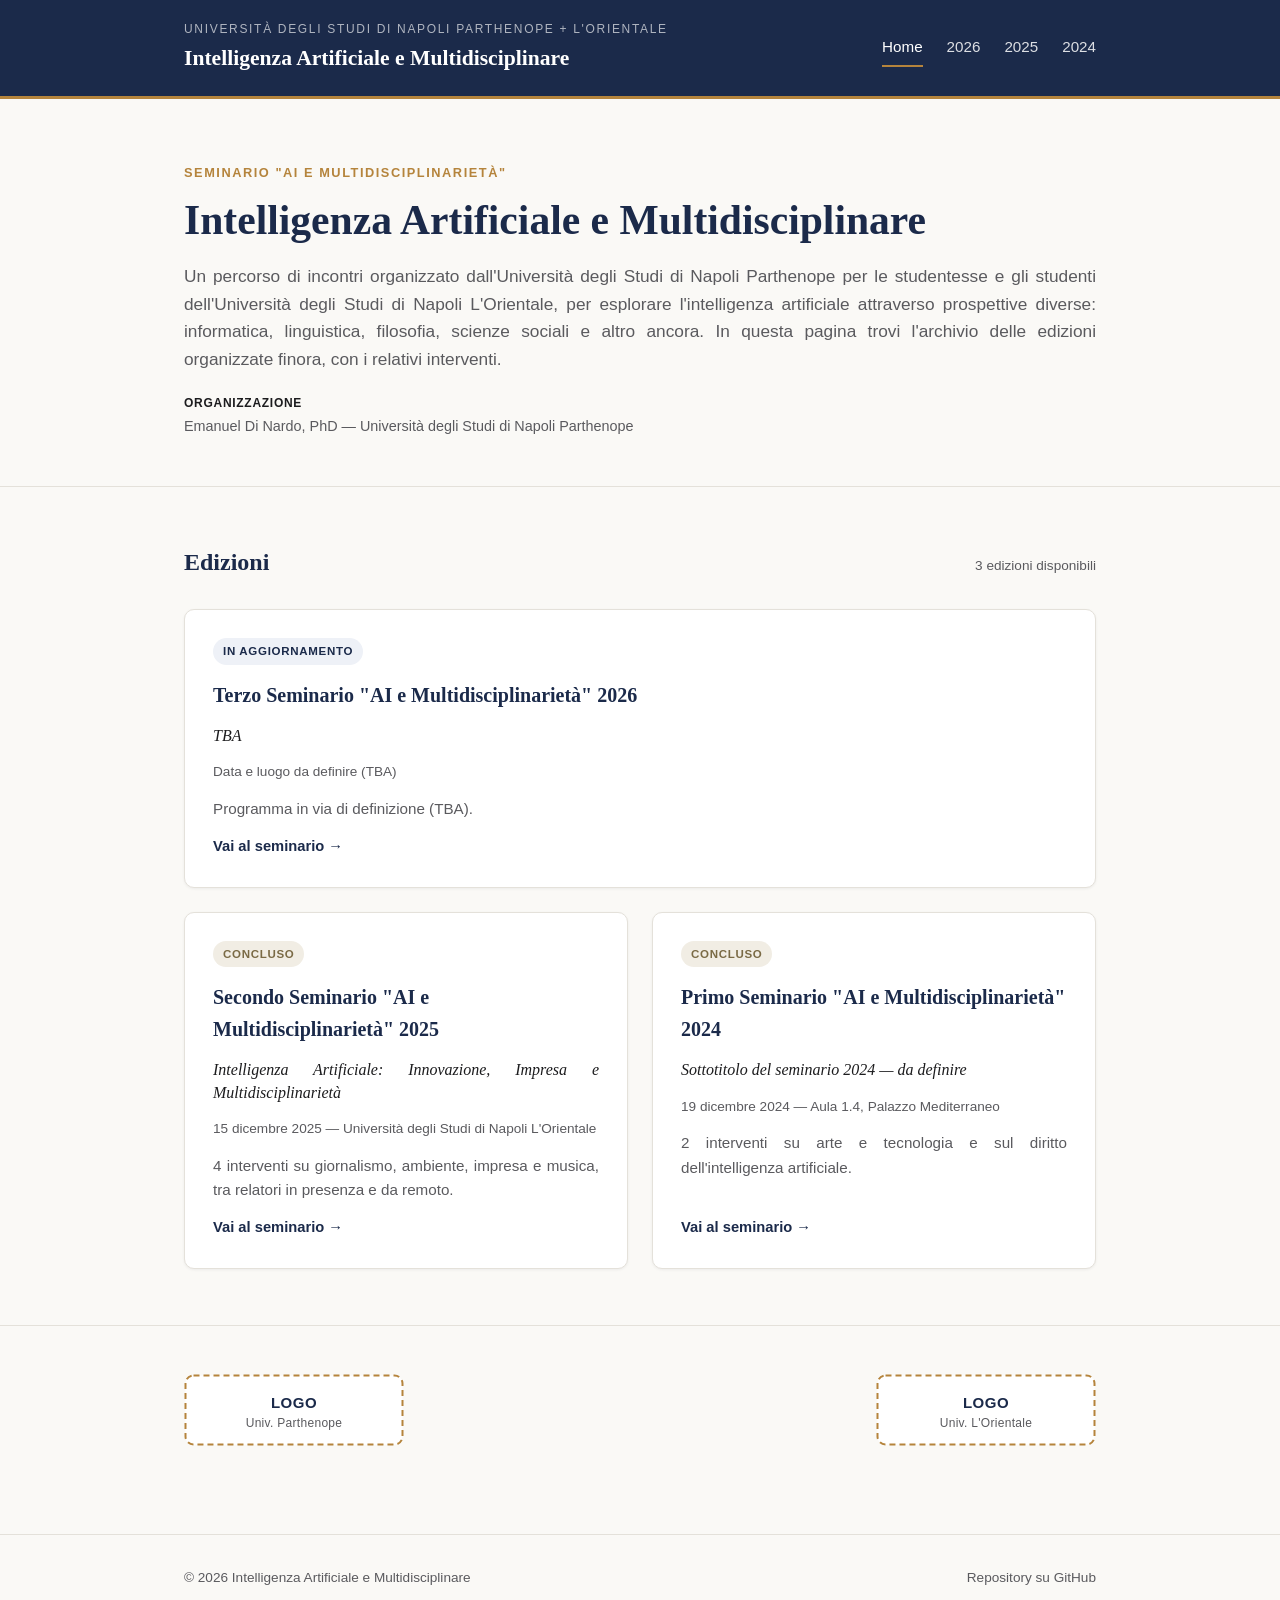
==== index.html @ 17177703 "Site updated" ====
<!DOCTYPE html>
<html lang="it">
<head>
  <meta charset="UTF-8">
  <meta name="viewport" content="width=device-width, initial-scale=1.0">
  <title>Intelligenza Artificiale e Multidisciplinare | Seminari</title>
  <meta name="description" content="Seminario &quot;AI e Multidisciplinarietà&quot; — a cura dell'Università degli Studi di Napoli Parthenope, per l'Università degli Studi di Napoli L'Orientale">
  <link rel="stylesheet" href="assets/css/style.css">
</head>
<body>

  <header class="site-header">
    <div class="container">
      <div class="brand">
        <span class="eyebrow">Università degli Studi di Napoli Parthenope + L'Orientale</span>
        <span class="title">Intelligenza Artificiale e Multidisciplinare</span>
      </div>
      <nav class="site-nav">
        <a href="index.html" aria-current="page">Home</a>
        <a href="cicli/2026.html">2026</a>
        <a href="cicli/2025.html">2025</a>
        <a href="cicli/2024.html">2024</a>
      </nav>
    </div>
  </header>

  <section class="hero">
    <div class="container">
      <div class="eyebrow">Seminario "AI e Multidisciplinarietà"</div>
      <h1>Intelligenza Artificiale e Multidisciplinare</h1>
      <p class="lead">
        Un percorso di incontri organizzato dall'Università degli Studi di Napoli Parthenope
        per le studentesse e gli studenti dell'Università degli Studi di Napoli L'Orientale,
        per esplorare l'intelligenza artificiale attraverso prospettive diverse: informatica,
        linguistica, filosofia, scienze sociali e altro ancora. In questa pagina trovi l'archivio
        delle edizioni organizzate finora, con i relativi interventi.
      </p>
      <div class="ciclo-info">
        <div>
          <strong>Organizzazione</strong>
          <span>Emanuel Di Nardo, PhD — Università degli Studi di Napoli Parthenope</span>
        </div>
      </div>
    </div>
  </section>

  <section class="section">
    <div class="container">
      <div class="section-heading">
        <h2>Edizioni</h2>
        <span class="count">3 edizioni disponibili</span>
      </div>

      <div class="ciclo-grid">

        <article class="ciclo-card">
          <span class="status">In aggiornamento</span>
          <h3>Terzo Seminario "AI e Multidisciplinarietà" 2026</h3>
          <p class="card-subtitle">TBA</p>
          <p class="meta">Data e luogo da definire (TBA)</p>
          <p>Programma in via di definizione (TBA).</p>
          <a class="card-link" href="cicli/2026.html">Vai al seminario →</a>
        </article>

        <article class="ciclo-card">
          <span class="status concluso">Concluso</span>
          <h3>Secondo Seminario "AI e Multidisciplinarietà" 2025</h3>
          <p class="card-subtitle">Intelligenza Artificiale: Innovazione, Impresa e Multidisciplinarietà</p>
          <p class="meta">15 dicembre 2025 — Università degli Studi di Napoli L'Orientale</p>
          <p>4 interventi su giornalismo, ambiente, impresa e musica, tra relatori in presenza e da remoto.</p>
          <a class="card-link" href="cicli/2025.html">Vai al seminario →</a>
        </article>

        <article class="ciclo-card">
          <span class="status concluso">Concluso</span>
          <h3>Primo Seminario "AI e Multidisciplinarietà" 2024</h3>
          <p class="card-subtitle">Sottotitolo del seminario 2024 — da definire</p>
          <p class="meta">19 dicembre 2024 — Aula 1.4, Palazzo Mediterraneo</p>
          <p>2 interventi su arte e tecnologia e sul diritto dell'intelligenza artificiale.</p>
          <a class="card-link" href="cicli/2024.html">Vai al seminario →</a>
        </article>

      </div>
    </div>
  </section>

  <section class="partners">
    <div class="container">
      <img class="partner-logo" src="assets/img/logo-parthenope-placeholder.svg" alt="Logo Università degli Studi di Napoli Parthenope (placeholder)">
      <img class="partner-logo" src="assets/img/logo-orientale-placeholder.svg" alt="Logo Università degli Studi di Napoli L'Orientale (placeholder)">
    </div>
  </section>

  <footer class="site-footer">
    <div class="container">
      <span>&copy; <span id="year"></span> Intelligenza Artificiale e Multidisciplinare</span>
      <a href="https://github.com/" target="_blank" rel="noopener">Repository su GitHub</a>
    </div>
  </footer>

  <script>
    document.getElementById('year').textContent = new Date().getFullYear();
  </script>

</body>
</html>
---- assets/css/style.css ----
/* ===========================================================
   Intelligenza Artificiale Multidisciplinare — stile condiviso
   =========================================================== */

:root {
  --color-bg: #faf9f6;
  --color-surface: #ffffff;
  --color-text: #1c1c1e;
  --color-text-muted: #5a5a5e;
  --color-primary: #1b2a4a;   /* blu accademico profondo */
  --color-primary-dark: #101b33;
  --color-accent: #b5843c;    /* oro/ottone, richiamo accademico */
  --color-border: #e4e1da;
  --color-tag-bg: #eef1f7;
  --color-tag-text: #1b2a4a;

  --font-serif: "Iowan Old Style", "Palatino Linotype", Palatino, Georgia, serif;
  --font-sans: -apple-system, BlinkMacSystemFont, "Segoe UI", Roboto, Helvetica, Arial, sans-serif;

  --max-width: 960px;
  --radius: 10px;
  --shadow-sm: 0 1px 3px rgba(20, 20, 30, 0.06);
  --shadow-md: 0 6px 24px rgba(20, 20, 30, 0.08);
}

* { box-sizing: border-box; }

html { scroll-behavior: smooth; }

body {
  margin: 0;
  background: var(--color-bg);
  color: var(--color-text);
  font-family: var(--font-sans);
  line-height: 1.6;
  -webkit-font-smoothing: antialiased;
}

img { max-width: 100%; display: block; }

a { color: var(--color-primary); text-decoration: none; }
a:hover { color: var(--color-accent); }

.container {
  max-width: var(--max-width);
  margin: 0 auto;
  padding: 0 24px;
}

/* ---------- Header ---------- */

.site-header {
  background: var(--color-primary);
  color: #fff;
  border-bottom: 3px solid var(--color-accent);
}

.site-header .container {
  display: flex;
  align-items: center;
  justify-content: space-between;
  padding-top: 20px;
  padding-bottom: 20px;
  flex-wrap: wrap;
  gap: 12px;
}

.brand {
  display: flex;
  flex-direction: column;
  gap: 2px;
}

.brand .eyebrow {
  font-size: 0.75rem;
  letter-spacing: 0.14em;
  text-transform: uppercase;
  color: rgba(255, 255, 255, 0.65);
}

.brand .title {
  font-family: var(--font-serif);
  font-size: 1.35rem;
  font-weight: 600;
  color: #fff;
}

.site-nav {
  display: flex;
  gap: 24px;
  flex-wrap: wrap;
}

.site-nav a {
  color: rgba(255, 255, 255, 0.85);
  font-size: 0.95rem;
  font-weight: 500;
  padding: 6px 0;
  border-bottom: 2px solid transparent;
}

.site-nav a:hover,
.site-nav a[aria-current="page"] {
  color: #fff;
  border-bottom-color: var(--color-accent);
}


/* ---------- Hero ---------- */

.hero {
  padding: 64px 0 48px;
  border-bottom: 1px solid var(--color-border);
}

.hero .eyebrow {
  color: var(--color-accent);
  text-transform: uppercase;
  letter-spacing: 0.12em;
  font-size: 0.8rem;
  font-weight: 700;
  margin-bottom: 12px;
}

.hero h1 {
  font-family: var(--font-serif);
  font-size: clamp(1.9rem, 3.4vw, 2.6rem);
  line-height: 1.25;
  margin: 0 0 16px;
  color: var(--color-primary);
}

.hero p.lead {
  font-size: 1.08rem;
  color: var(--color-text-muted);
  margin: 0;
  text-align: justify;
  text-justify: inter-word;
  hyphens: auto;
}

/* ---------- Sections ---------- */

.section {
  padding: 56px 0;
}

.section-heading {
  display: flex;
  align-items: baseline;
  justify-content: space-between;
  margin-bottom: 28px;
  gap: 16px;
  flex-wrap: wrap;
}

.section-heading h2 {
  font-family: var(--font-serif);
  font-size: 1.5rem;
  margin: 0;
  color: var(--color-primary);
}

.section-heading .count {
  font-size: 0.85rem;
  color: var(--color-text-muted);
}

/* ---------- Ciclo cards (homepage) ---------- */

.ciclo-grid {
  display: grid;
  grid-template-columns: repeat(2, 1fr);
  gap: 24px;
}

.ciclo-grid .ciclo-card:first-child {
  grid-column: 1 / -1;
}

@media (max-width: 640px) {
  .ciclo-grid {
    grid-template-columns: 1fr;
  }
}

.ciclo-card {
  background: var(--color-surface);
  border: 1px solid var(--color-border);
  border-radius: var(--radius);
  padding: 28px;
  box-shadow: var(--shadow-sm);
  transition: box-shadow 0.2s ease, transform 0.2s ease;
  display: flex;
  flex-direction: column;
  gap: 14px;
}

.ciclo-card:hover {
  box-shadow: var(--shadow-md);
  transform: translateY(-2px);
}

.ciclo-card .status {
  align-self: flex-start;
  font-size: 0.72rem;
  font-weight: 700;
  text-transform: uppercase;
  letter-spacing: 0.06em;
  padding: 4px 10px;
  border-radius: 999px;
  background: var(--color-tag-bg);
  color: var(--color-tag-text);
}

.ciclo-card .status.concluso {
  background: #f1ede4;
  color: #7a6a45;
}

.ciclo-card h3 {
  font-family: var(--font-serif);
  font-size: 1.25rem;
  margin: 0;
  color: var(--color-primary);
}

.ciclo-card p {
  margin: 0;
  color: var(--color-text-muted);
  font-size: 0.95rem;
  text-align: justify;
  text-justify: inter-word;
  hyphens: auto;
}

.ciclo-card .meta {
  font-size: 0.85rem;
  color: var(--color-text-muted);
}

.ciclo-card .card-subtitle {
  font-family: var(--font-serif);
  font-style: italic;
  color: var(--color-text);
  font-size: 1rem;
  line-height: 1.4;
}

.ciclo-card .card-link {
  margin-top: auto;
  font-weight: 600;
  font-size: 0.92rem;
  display: inline-flex;
  align-items: center;
  gap: 6px;
}

/* ---------- Seminar list (ciclo pages) ---------- */

.seminar-list {
  display: flex;
  flex-direction: column;
}

.seminar-item {
  display: grid;
  grid-template-columns: 130px 1fr;
  gap: 32px;
  padding: 36px 0;
  border-bottom: 1px solid var(--color-border);
}

.seminar-item:first-child {
  padding-top: 0;
}

.seminar-item:last-child {
  border-bottom: none;
  padding-bottom: 0;
}

.seminar-item .seminar-date {
  font-size: 0.78rem;
  font-weight: 700;
  text-transform: uppercase;
  letter-spacing: 0.05em;
  color: var(--color-accent);
  line-height: 1.5;
}

.seminar-item .seminar-content {
  min-width: 0;
}

.seminar-item h3 {
  font-family: var(--font-serif);
  font-size: 1.25rem;
  font-weight: 600;
  margin: 0 0 8px;
  color: var(--color-text);
}

.seminar-item .speaker {
  font-size: 0.92rem;
  color: var(--color-text-muted);
  margin-bottom: 14px;
}

.seminar-item .description {
  font-size: 0.96rem;
  color: var(--color-text);
  text-align: justify;
  text-justify: inter-word;
  hyphens: auto;
}

.seminar-item .bio {
  margin-top: 14px;
  font-size: 0.88rem;
  color: var(--color-text-muted);
  text-align: justify;
  text-justify: inter-word;
  hyphens: auto;
}

.seminar-item .bio strong {
  color: var(--color-text);
  font-weight: 600;
}

.seminar-item .tags {
  margin-top: 14px;
  display: flex;
  gap: 8px;
  flex-wrap: wrap;
}

.seminar-item .tag {
  font-size: 0.72rem;
  font-weight: 600;
  text-transform: uppercase;
  letter-spacing: 0.04em;
  background: var(--color-tag-bg);
  color: var(--color-tag-text);
  padding: 4px 12px;
  border-radius: 999px;
}

@media (max-width: 640px) {
  .seminar-item {
    grid-template-columns: 1fr;
    gap: 8px;
  }
}

.empty-state {
  border: 1px dashed var(--color-border);
  border-radius: var(--radius);
  padding: 32px;
  text-align: center;
  color: var(--color-text-muted);
  font-size: 0.95rem;
}

/* ---------- Ciclo page header ---------- */

.ciclo-hero {
  padding: 48px 0 36px;
  border-bottom: 1px solid var(--color-border);
}

.breadcrumb {
  font-size: 0.85rem;
  color: var(--color-text-muted);
  margin-bottom: 16px;
}

.breadcrumb a { color: var(--color-text-muted); }
.breadcrumb a:hover { color: var(--color-primary); }

.ciclo-hero h1 {
  font-family: var(--font-serif);
  font-size: clamp(1.7rem, 3vw, 2.2rem);
  color: var(--color-primary);
  margin: 0 0 12px;
}

.ciclo-hero .tagline {
  font-family: var(--font-serif);
  font-style: italic;
  font-size: 1.15rem;
  color: var(--color-accent);
  max-width: 700px;
  margin: 0 0 16px;
}

.ciclo-hero .subtitle {
  color: var(--color-text-muted);
  font-size: 1rem;
  text-align: justify;
  text-justify: inter-word;
  hyphens: auto;
}

.ciclo-info {
  display: flex;
  gap: 28px;
  flex-wrap: wrap;
  margin-top: 20px;
  font-size: 0.9rem;
  color: var(--color-text-muted);
}

.ciclo-info strong {
  color: var(--color-text);
  display: block;
  font-size: 0.75rem;
  text-transform: uppercase;
  letter-spacing: 0.06em;
  margin-bottom: 2px;
}

.cta-button {
  display: inline-flex;
  align-items: center;
  gap: 6px;
  margin-top: 24px;
  padding: 10px 20px;
  background: var(--color-primary);
  color: #fff;
  font-size: 0.9rem;
  font-weight: 600;
  border-radius: 999px;
  transition: background 0.2s ease;
}

.cta-button:hover {
  background: var(--color-primary-dark);
  color: #fff;
}

/* ---------- Partners ---------- */

.partners {
  padding: 48px 0;
  border-top: 1px solid var(--color-border);
}

.partners .container {
  display: flex;
  justify-content: space-between;
  align-items: center;
  flex-wrap: wrap;
  gap: 32px;
}

.partner-logo {
  height: 72px;
  width: auto;
}

@media (max-width: 500px) {
  .partners .container {
    justify-content: center;
  }
}

/* ---------- Footer ---------- */

.site-footer {
  border-top: 1px solid var(--color-border);
  padding: 32px 0;
  margin-top: 40px;
}

.site-footer .container {
  display: flex;
  justify-content: space-between;
  align-items: center;
  flex-wrap: wrap;
  gap: 12px;
  font-size: 0.85rem;
  color: var(--color-text-muted);
}

.site-footer a { color: var(--color-text-muted); }
.site-footer a:hover { color: var(--color-primary); }

@media (max-width: 600px) {
  .site-header .container { flex-direction: column; align-items: flex-start; }
  .ciclo-info { gap: 16px; }
}
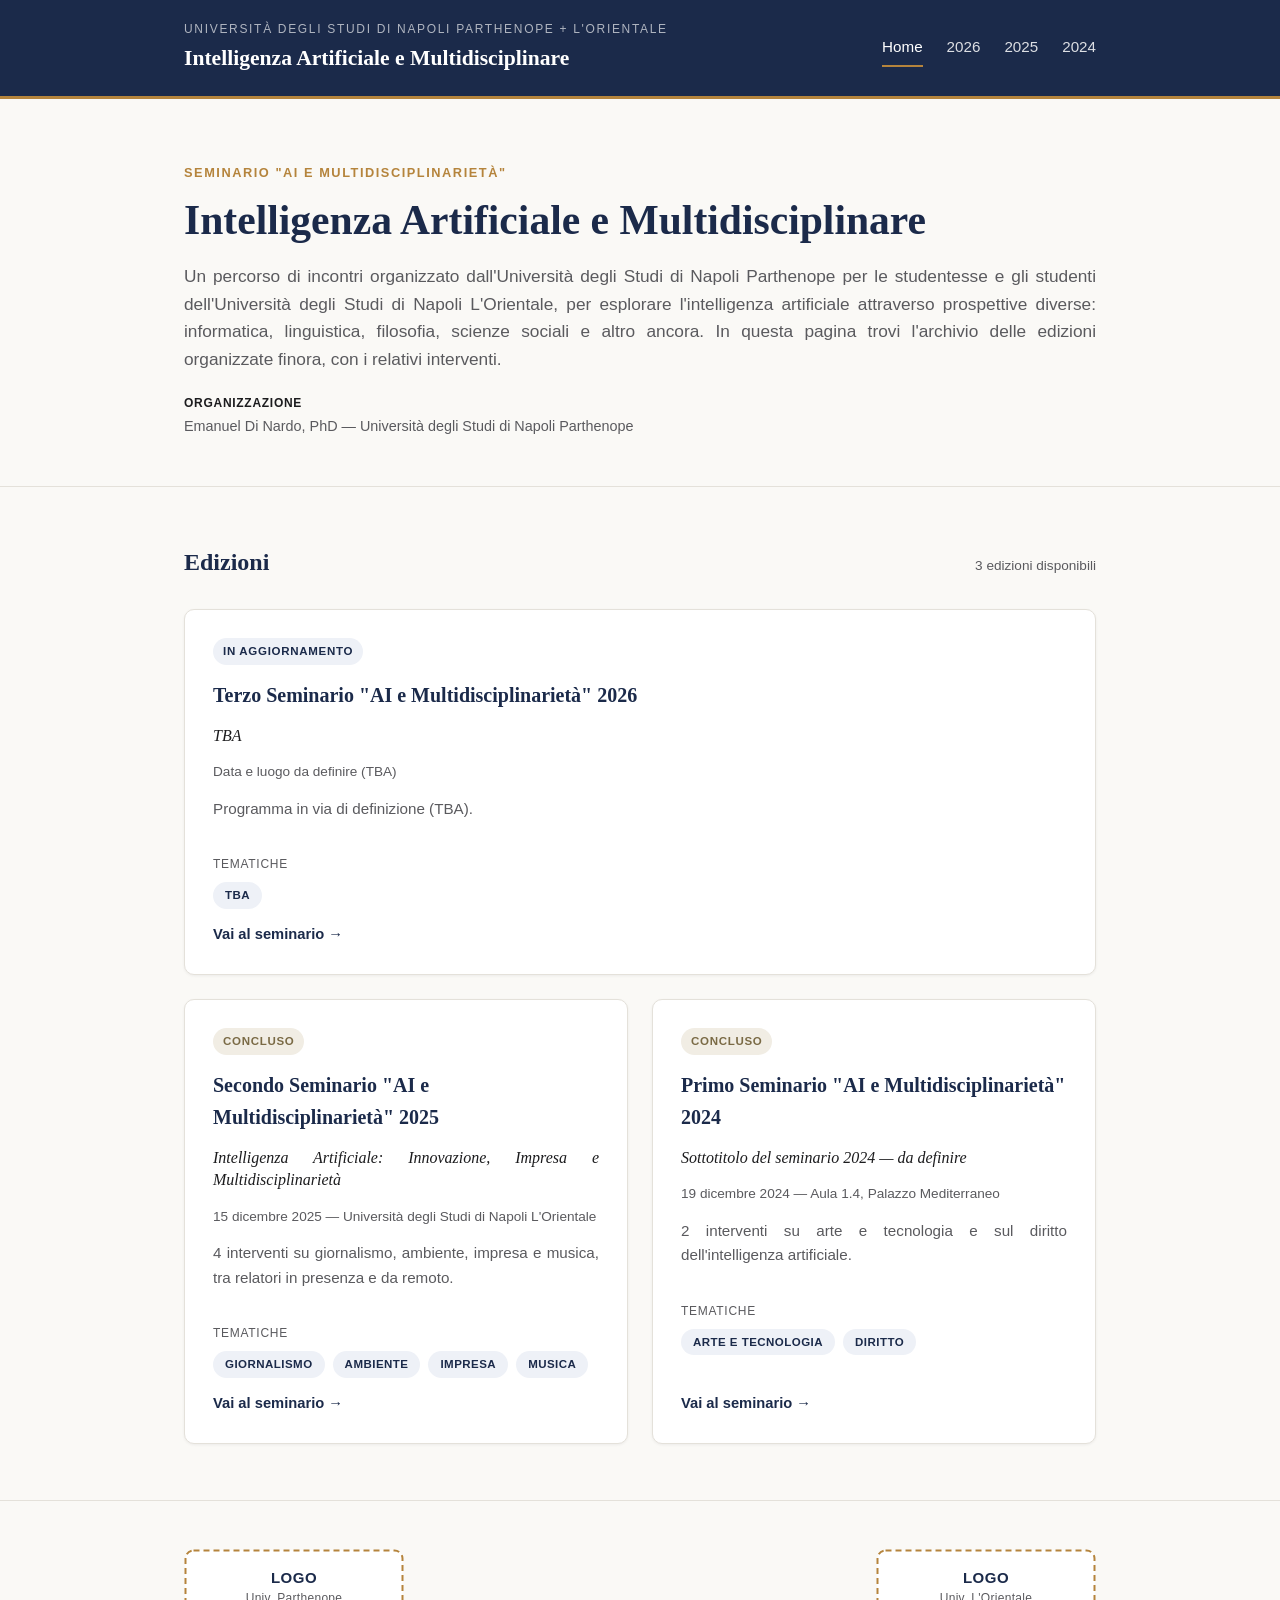
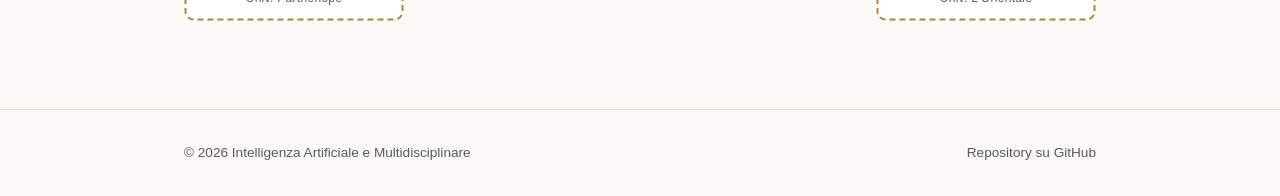
==== commit 090c84c9: "new tag on pages" ====
--- a/index.html
+++ b/index.html
@@ -59,6 +59,12 @@
           <p class="card-subtitle">TBA</p>
           <p class="meta">Data e luogo da definire (TBA)</p>
           <p>Programma in via di definizione (TBA).</p>
+          <div class="topics">
+            <span class="topics-label">Tematiche</span>
+            <div class="tags">
+              <span class="tag">TBA</span>
+            </div>
+          </div>
           <a class="card-link" href="cicli/2026.html">Vai al seminario →</a>
         </article>
 
@@ -68,6 +74,15 @@
           <p class="card-subtitle">Intelligenza Artificiale: Innovazione, Impresa e Multidisciplinarietà</p>
           <p class="meta">15 dicembre 2025 — Università degli Studi di Napoli L'Orientale</p>
           <p>4 interventi su giornalismo, ambiente, impresa e musica, tra relatori in presenza e da remoto.</p>
+          <div class="topics">
+            <span class="topics-label">Tematiche</span>
+            <div class="tags">
+              <span class="tag">Giornalismo</span>
+              <span class="tag">Ambiente</span>
+              <span class="tag">Impresa</span>
+              <span class="tag">Musica</span>
+            </div>
+          </div>
           <a class="card-link" href="cicli/2025.html">Vai al seminario →</a>
         </article>
 
@@ -77,6 +92,13 @@
           <p class="card-subtitle">Sottotitolo del seminario 2024 — da definire</p>
           <p class="meta">19 dicembre 2024 — Aula 1.4, Palazzo Mediterraneo</p>
           <p>2 interventi su arte e tecnologia e sul diritto dell'intelligenza artificiale.</p>
+          <div class="topics">
+            <span class="topics-label">Tematiche</span>
+            <div class="tags">
+              <span class="tag">Arte e Tecnologia</span>
+              <span class="tag">Diritto</span>
+            </div>
+          </div>
           <a class="card-link" href="cicli/2024.html">Vai al seminario →</a>
         </article>
 
--- a/assets/css/style.css
+++ b/assets/css/style.css
@@ -329,14 +329,17 @@
   font-weight: 600;
 }
 
+.tags {
+  display: flex;
+  gap: 8px;
+  flex-wrap: wrap;
+}
+
 .seminar-item .tags {
   margin-top: 14px;
-  display: flex;
-  gap: 8px;
-  flex-wrap: wrap;
-}
-
-.seminar-item .tag {
+}
+
+.tag {
   font-size: 0.72rem;
   font-weight: 600;
   text-transform: uppercase;
@@ -401,6 +404,19 @@
   text-align: justify;
   text-justify: inter-word;
   hyphens: auto;
+}
+
+.topics {
+  margin-top: 20px;
+}
+
+.topics .topics-label {
+  display: block;
+  font-size: 0.75rem;
+  text-transform: uppercase;
+  letter-spacing: 0.06em;
+  color: var(--color-text-muted);
+  margin-bottom: 8px;
 }
 
 .ciclo-info {
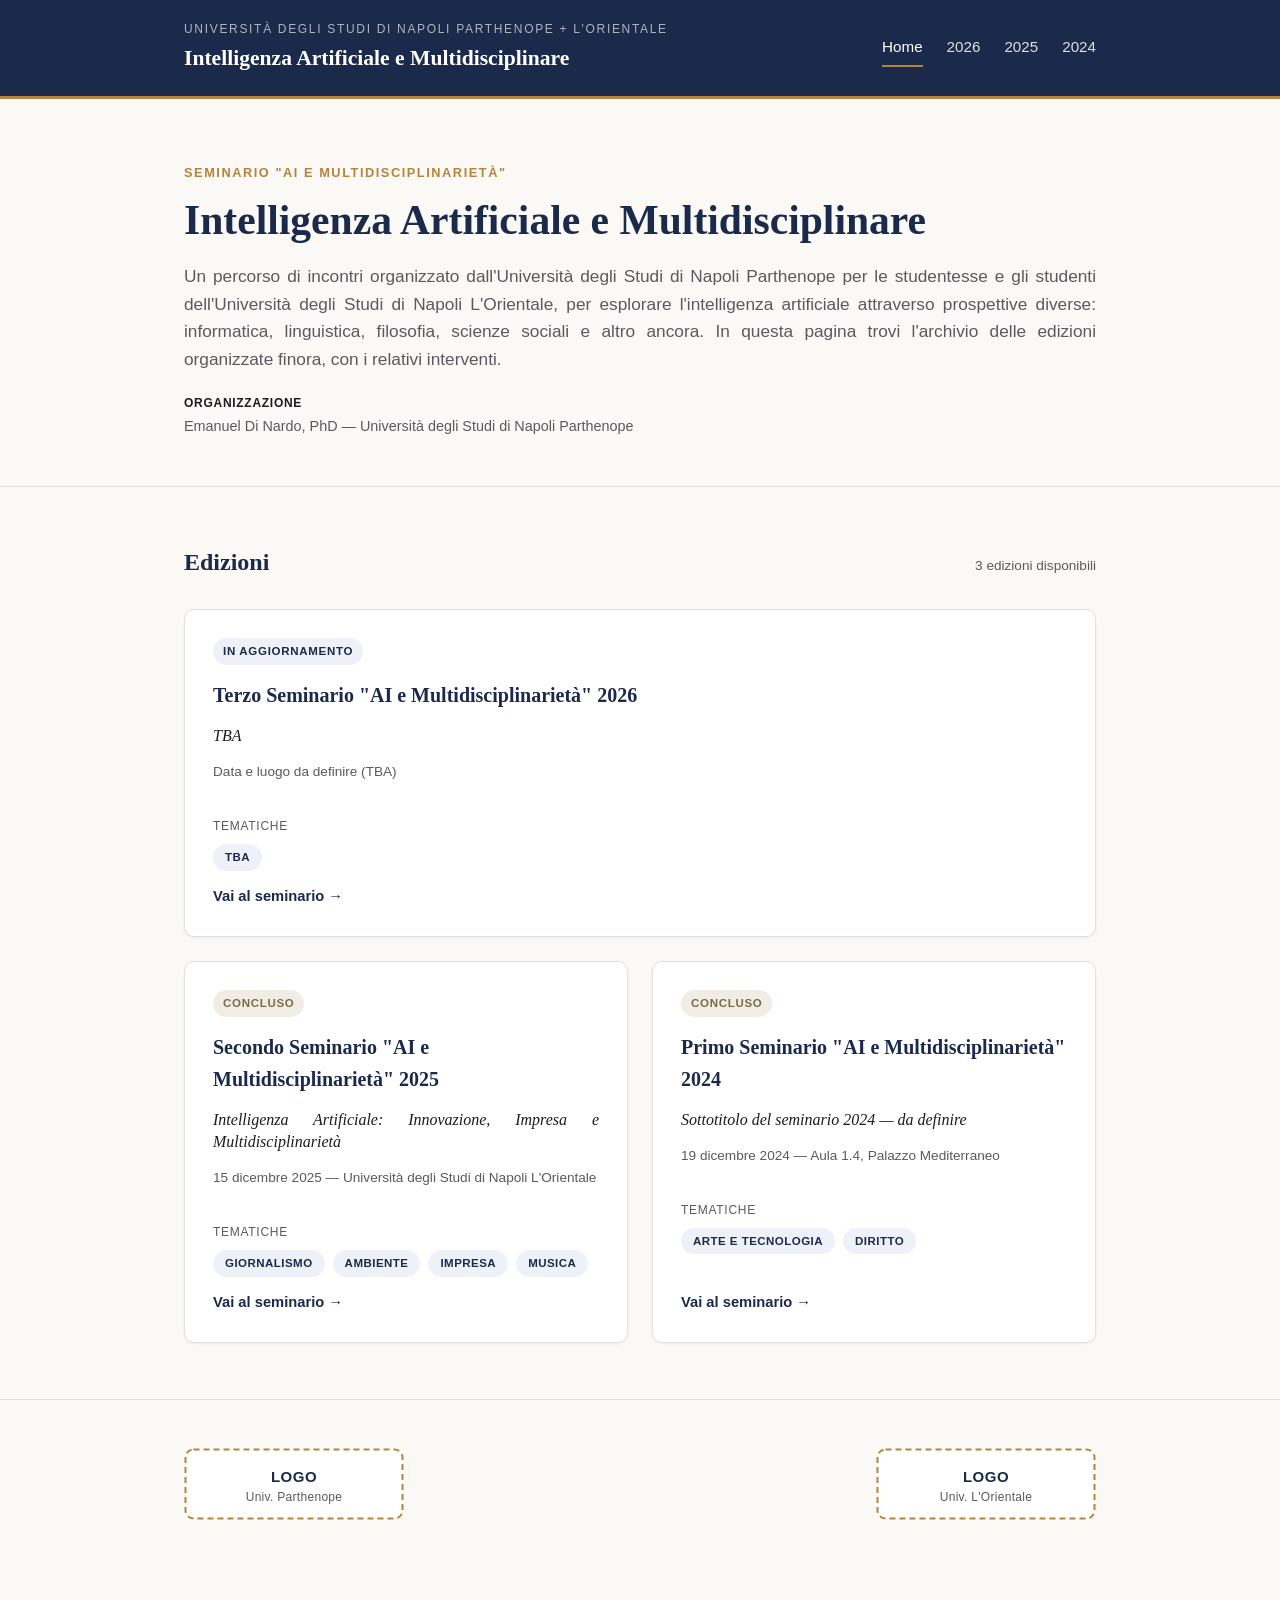
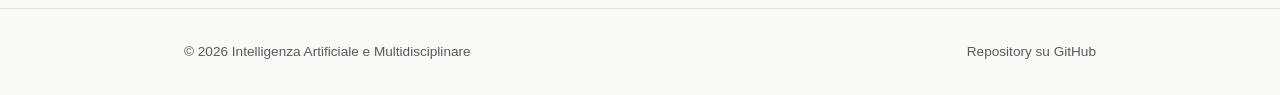
==== commit 2913371f: "Update index.html" ====
--- a/index.html
+++ b/index.html
@@ -58,7 +58,6 @@
           <h3>Terzo Seminario "AI e Multidisciplinarietà" 2026</h3>
           <p class="card-subtitle">TBA</p>
           <p class="meta">Data e luogo da definire (TBA)</p>
-          <p>Programma in via di definizione (TBA).</p>
           <div class="topics">
             <span class="topics-label">Tematiche</span>
             <div class="tags">
@@ -73,7 +72,6 @@
           <h3>Secondo Seminario "AI e Multidisciplinarietà" 2025</h3>
           <p class="card-subtitle">Intelligenza Artificiale: Innovazione, Impresa e Multidisciplinarietà</p>
           <p class="meta">15 dicembre 2025 — Università degli Studi di Napoli L'Orientale</p>
-          <p>4 interventi su giornalismo, ambiente, impresa e musica, tra relatori in presenza e da remoto.</p>
           <div class="topics">
             <span class="topics-label">Tematiche</span>
             <div class="tags">
@@ -91,7 +89,6 @@
           <h3>Primo Seminario "AI e Multidisciplinarietà" 2024</h3>
           <p class="card-subtitle">Sottotitolo del seminario 2024 — da definire</p>
           <p class="meta">19 dicembre 2024 — Aula 1.4, Palazzo Mediterraneo</p>
-          <p>2 interventi su arte e tecnologia e sul diritto dell'intelligenza artificiale.</p>
           <div class="topics">
             <span class="topics-label">Tematiche</span>
             <div class="tags">
